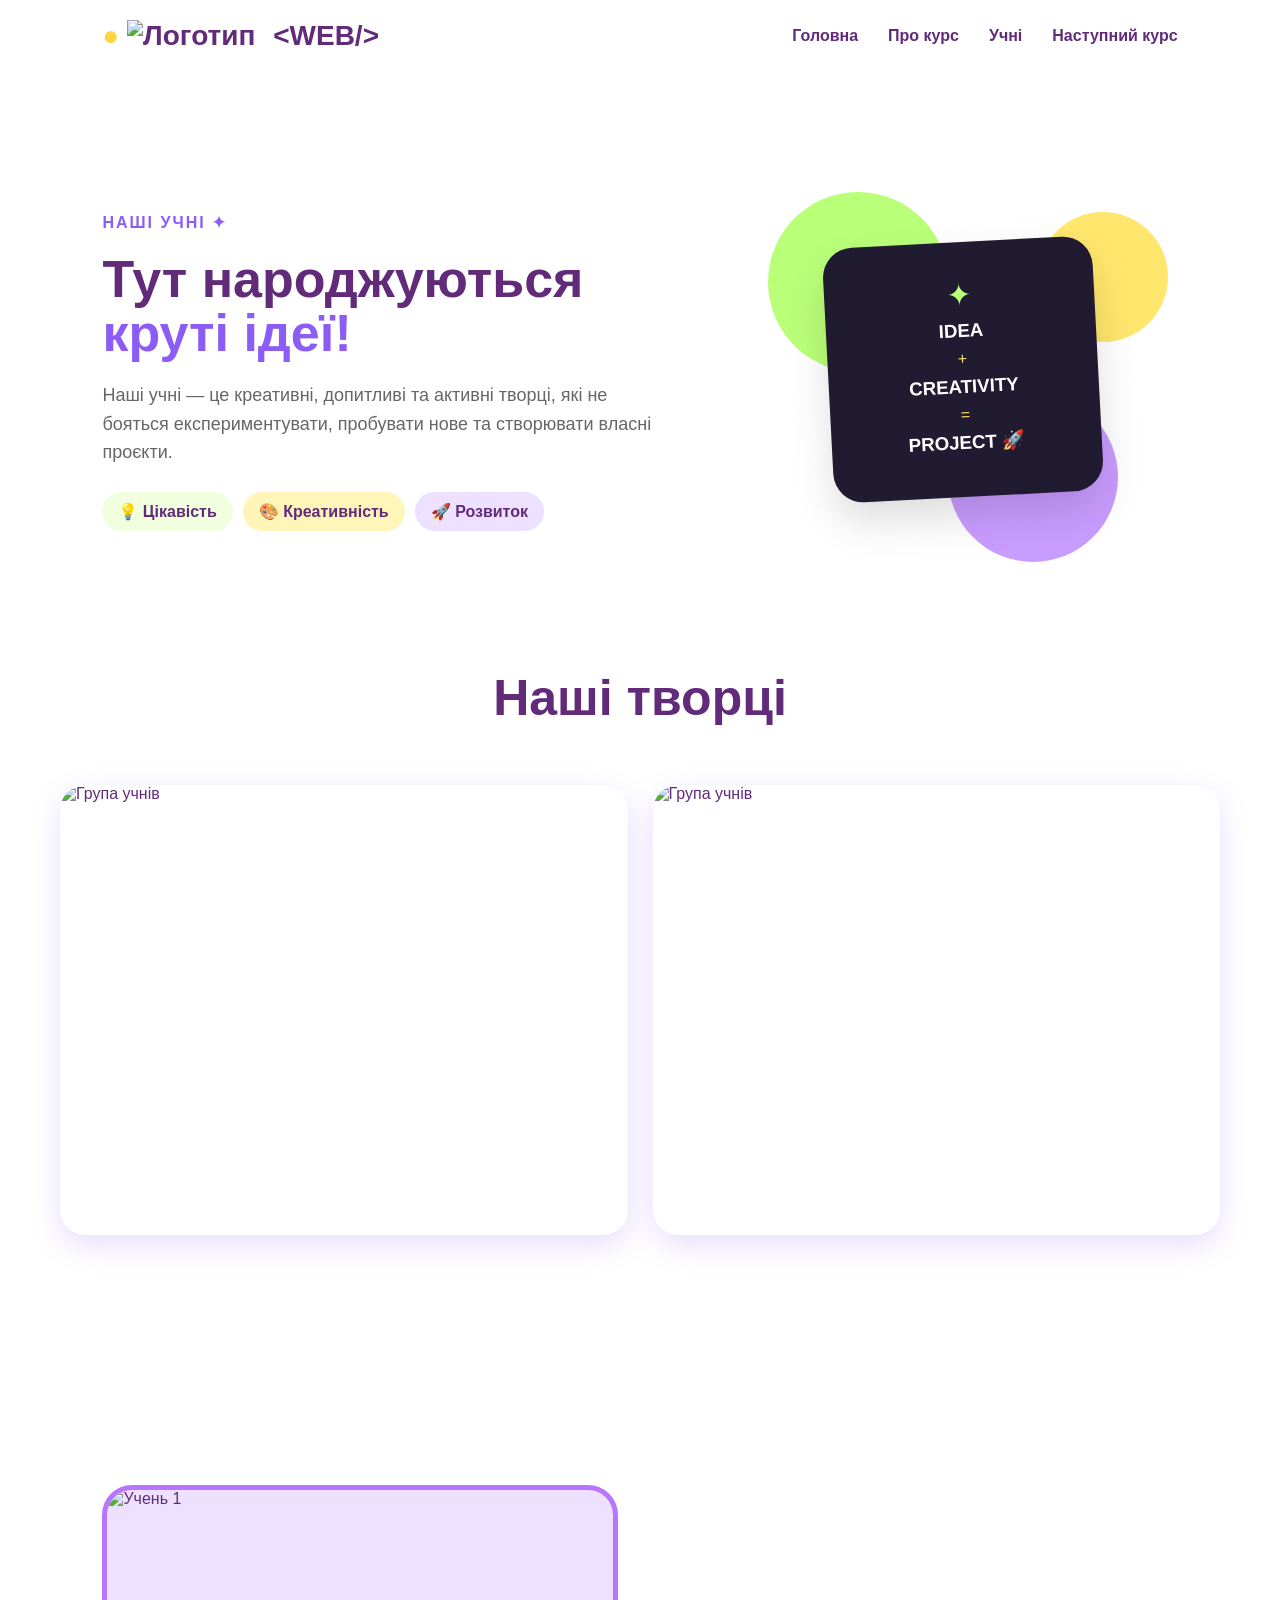
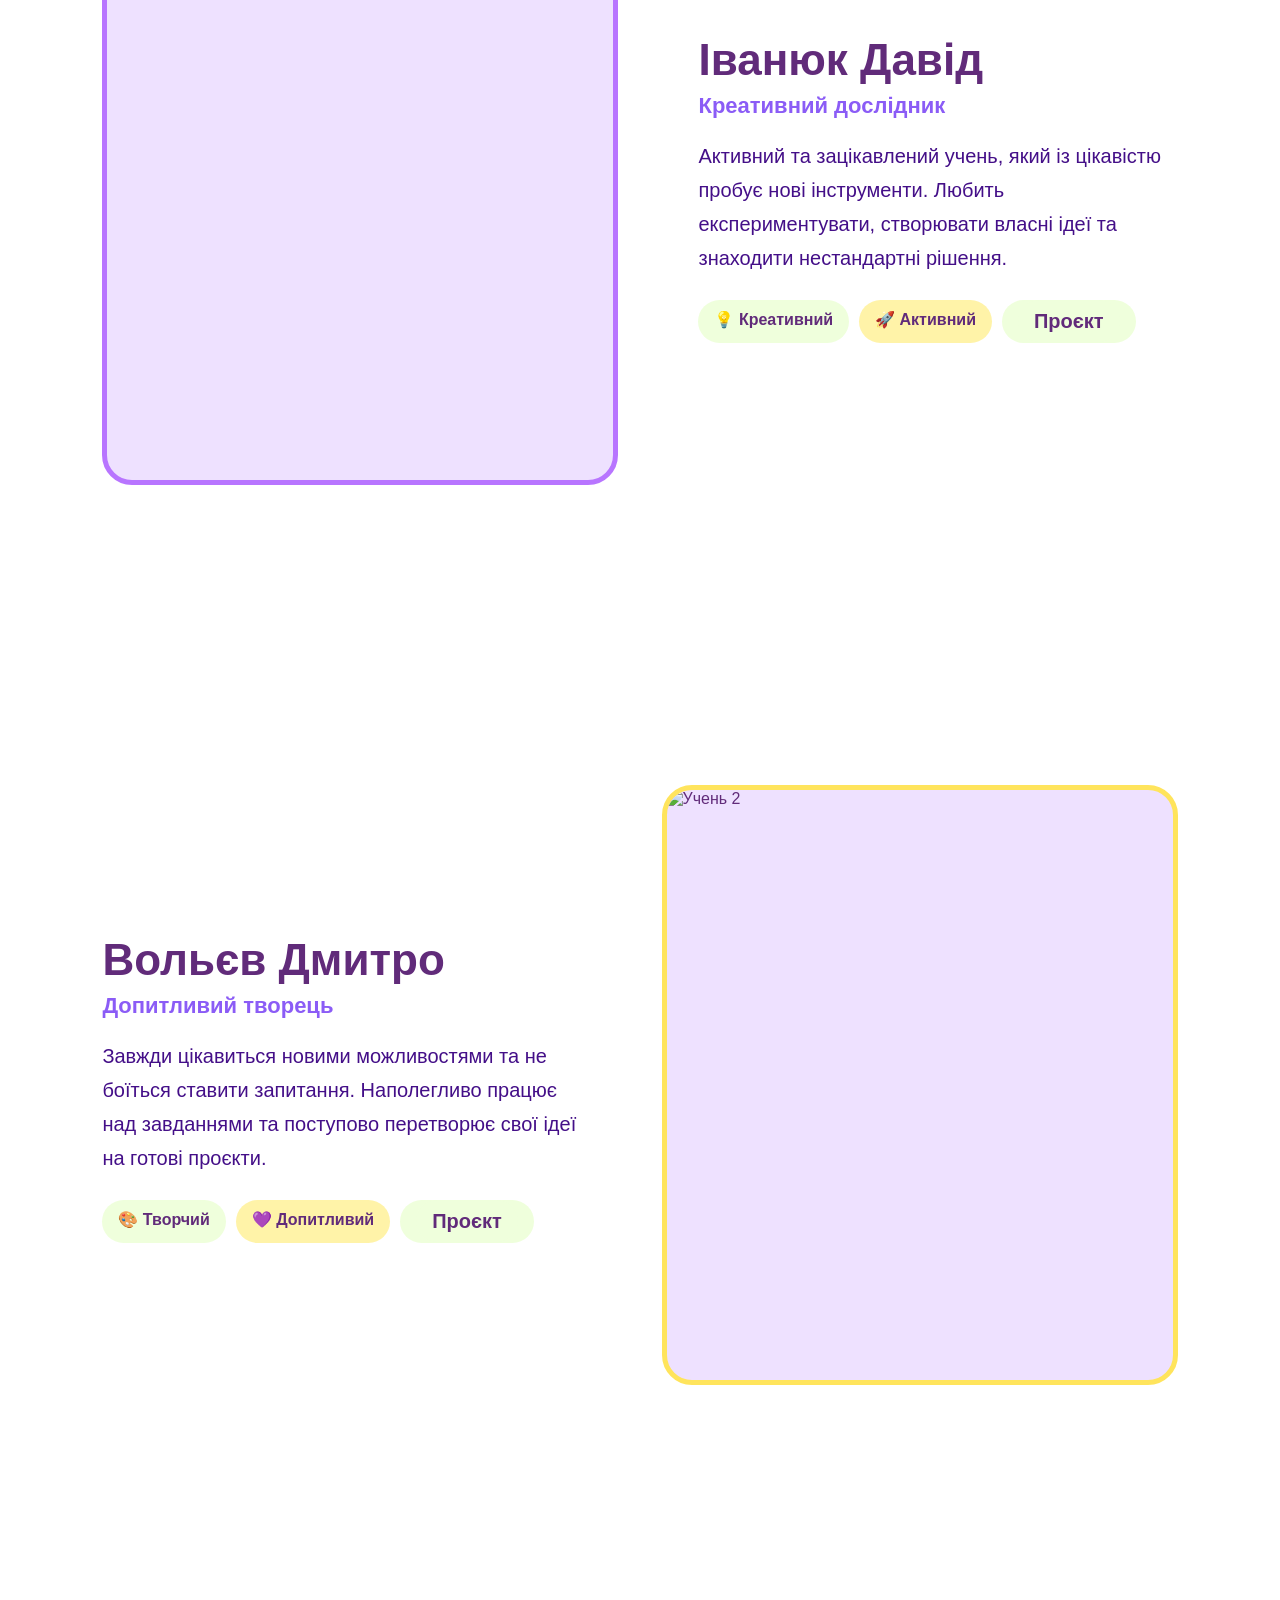
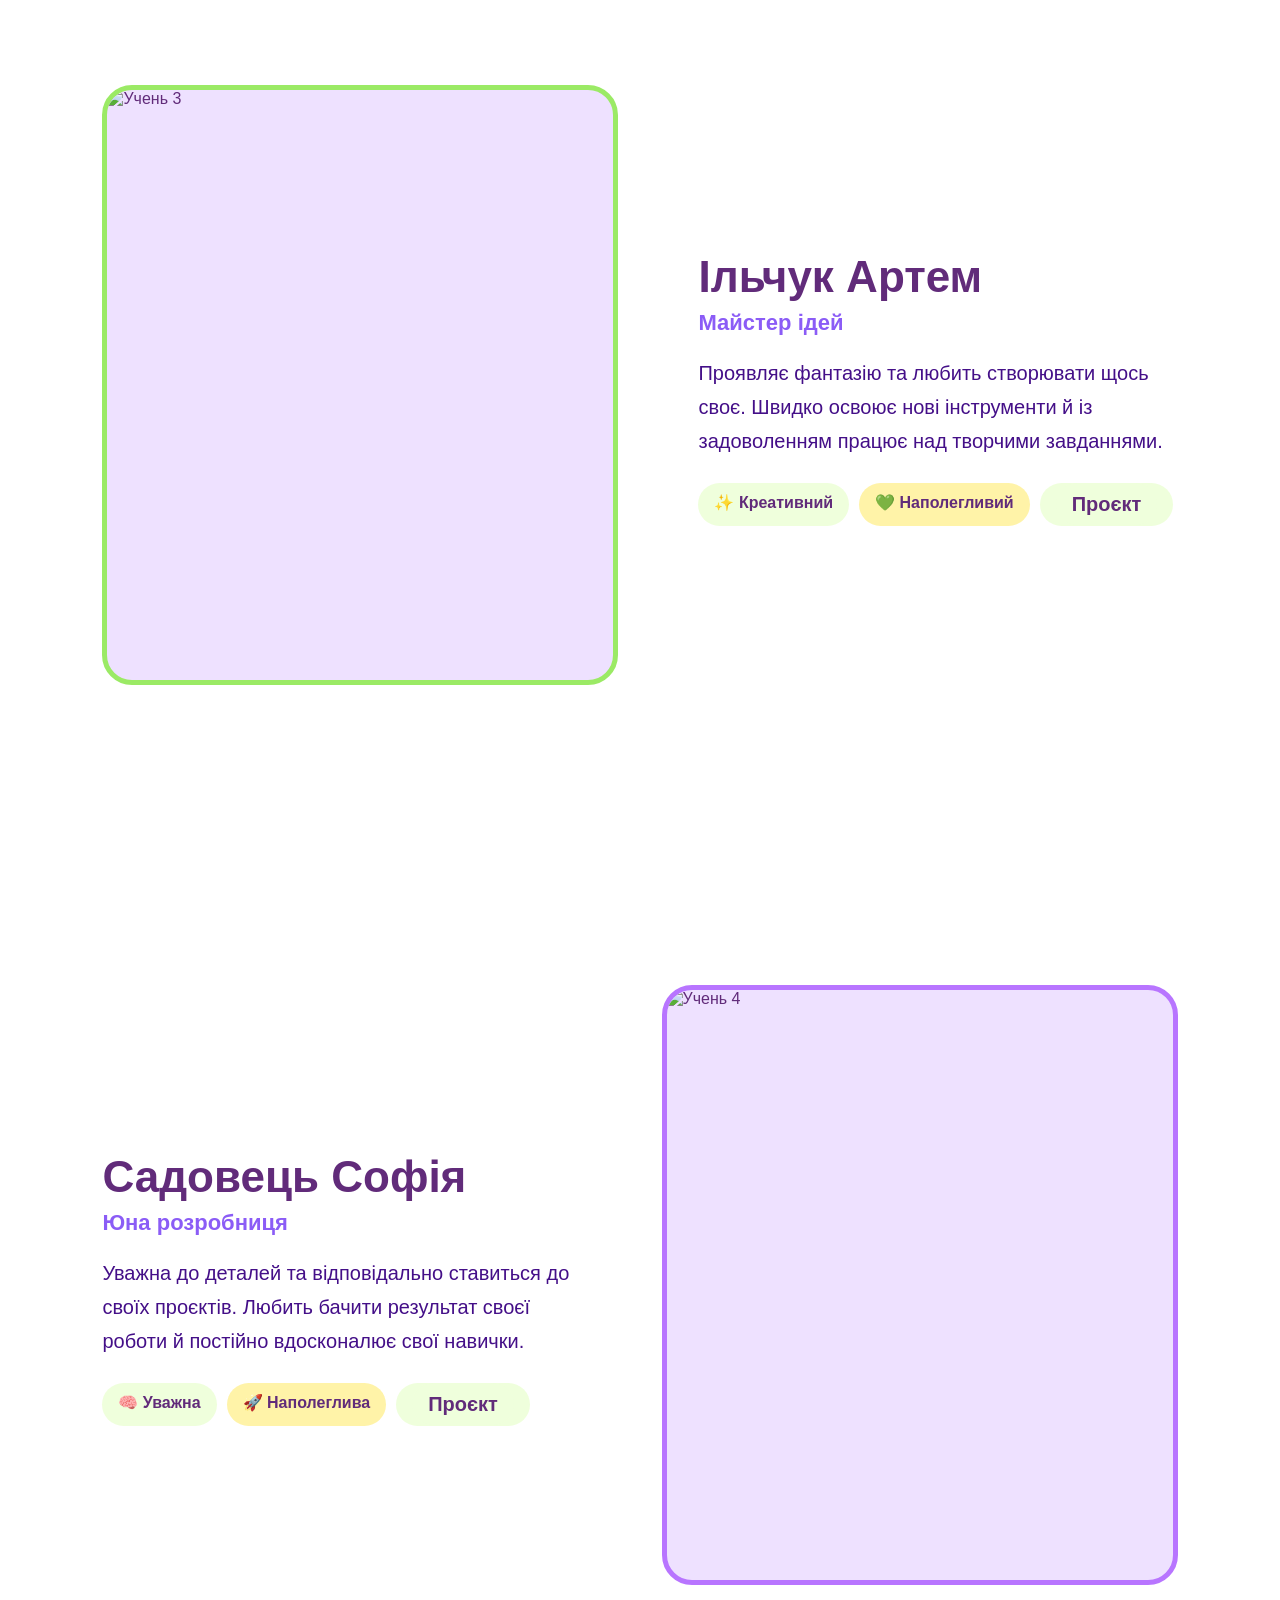
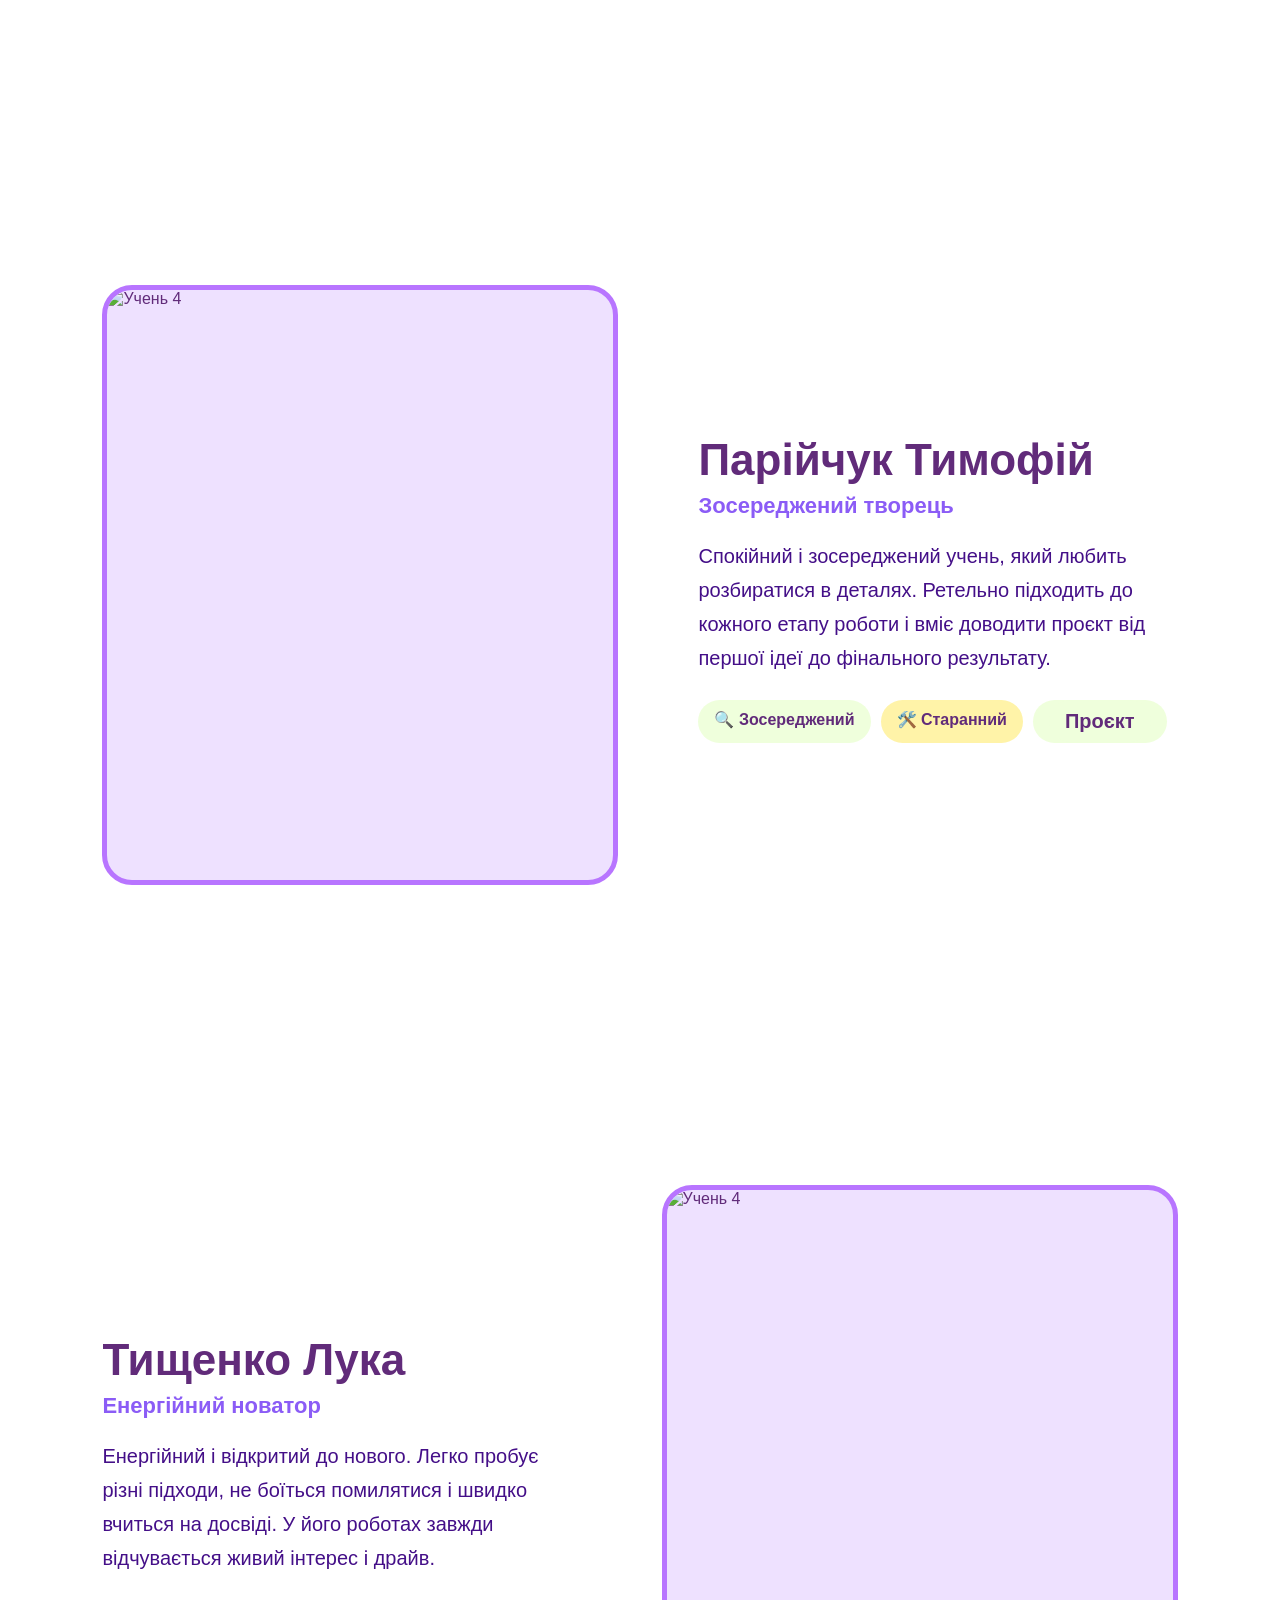
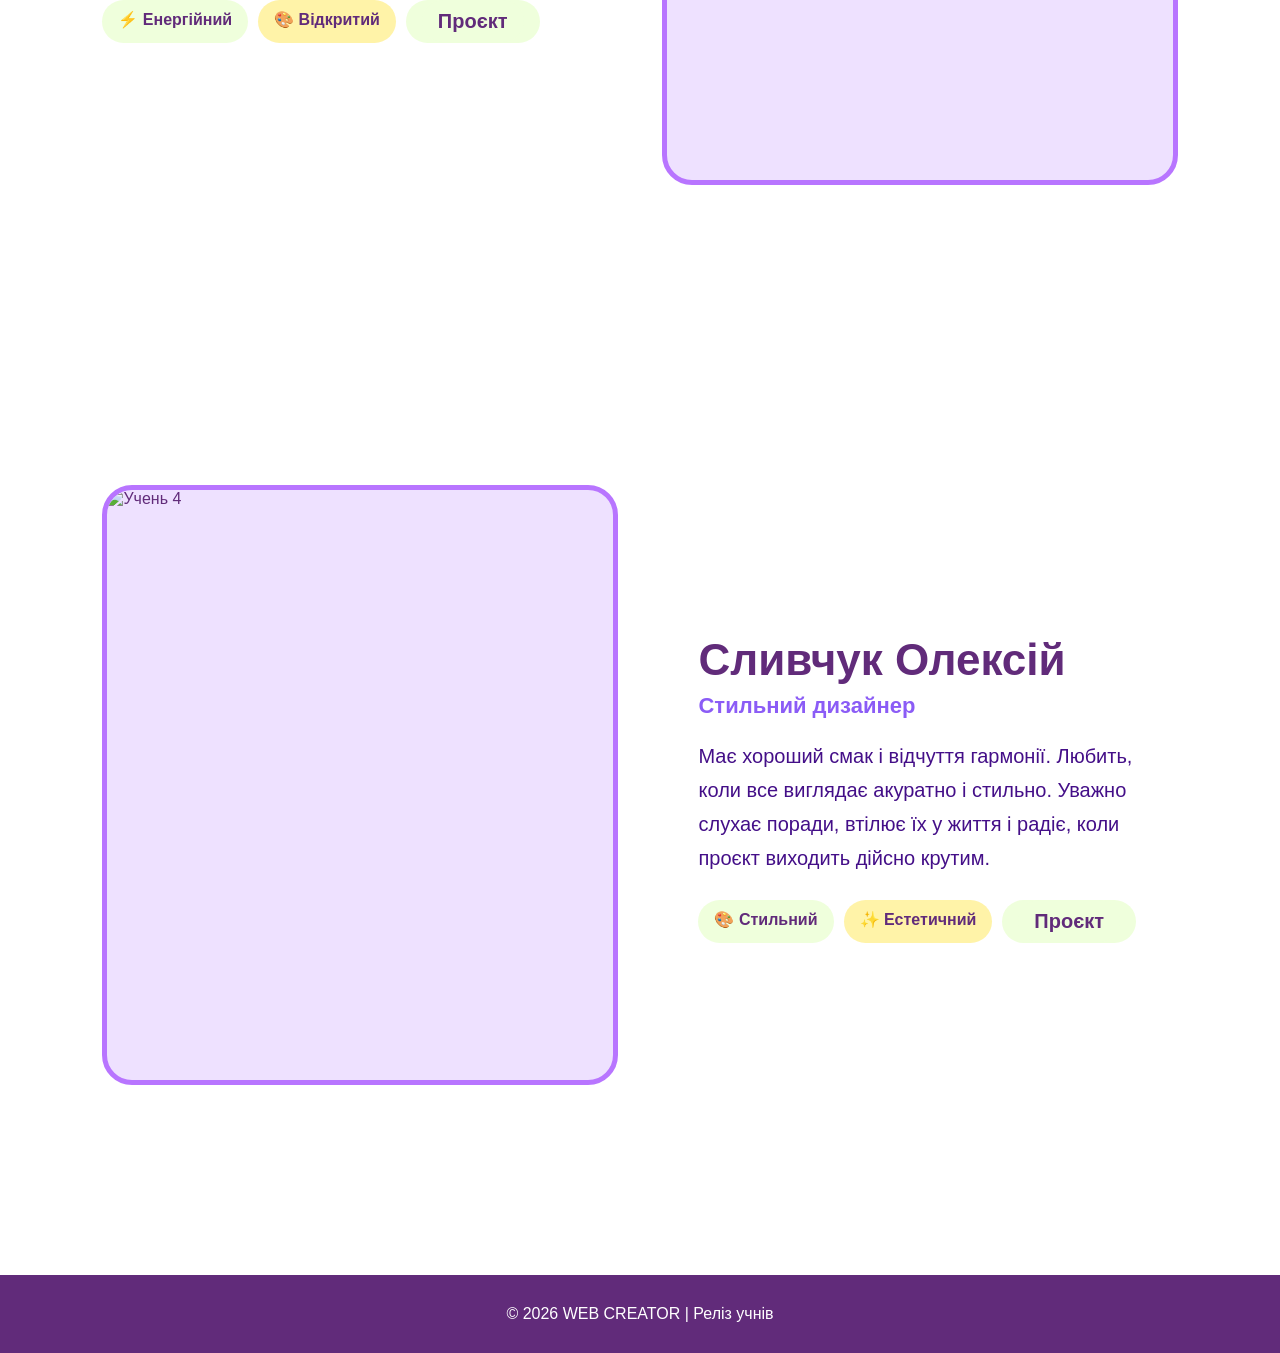
==== students.html @ a90eed04 "Add initial students.html file with content" ====
<!DOCTYPE html>
<html lang="uk">
<head>
    <meta charset="UTF-8">
    <meta name="viewport" content="width=device-width, initial-scale=1.0">
<link rel="stylesheet" href="style.css">
    <title>WEB CREATOR — Реліз учнів</title>
</head>
<body>

    <!-- ШАПКА -->
    <header>

        <div class="logo">
            <img src="img/images.png" alt="Логотип">
            &lt;WEB/&gt;
        </div>

        <nav>
            <a href="index.html">Головна</a>
            <a href="about.html">Про курс</a>
            <a href="students.html">Учні</a>
            <a href="next-course.html">Наступний курс</a>
        </nav>

    </header>
<section class="students">
    <div class="students-text">
        <span class="label">НАШІ УЧНІ ✦</span>

        <h2>
            Тут народжуються
            <strong>круті ідеї!</strong>
        </h2>

        <p>
            Наші учні — це креативні, допитливі та активні
            творці, які не бояться експериментувати,
            пробувати нове та створювати власні проєкти.
        </p>

        <div class="tags">
            <span>💡 Цікавість</span>
            <span>🎨 Креативність</span>
            <span>🚀 Розвиток</span>
        </div>
    </div>

    <div class="students-image">
        <div class="circle green-circle"></div>
        <div class="circle purple-circle"></div>
        <div class="circle yellow-circle"></div>

        <div class="main-card">
            <div>✦</div>
            <h3>IDEA</h3>
            <p>+</p>
            <h3>CREATIVITY</h3>
            <p>=</p>
            <h3>PROJECT 🚀</h3>
        </div>
    </div>
</section>
<h1> Наші творці</h1>
<div class="igroup">
<img src="img/group.jpg" alt="Група учнів" class="group-photo">
<img src="img/Group1.jpg" alt="Група учнів" class="group-photo">
</div>
<section class="students-list">

    <!-- УЧЕНЬ 1 -->
    <div class="student-block">
        <div class="student-photo">
            <img src="img/david.png" alt="Учень 1">
        </div>

        <div class="student-info">

            <h2>Іванюк Давід</h2>
            <h3>Креативний дослідник</h3>

            <p>
                Активний та зацікавлений учень, який із цікавістю
                пробує нові інструменти. Любить експериментувати,
                створювати власні ідеї та знаходити нестандартні рішення.
            </p>

            <div class="student-tags">
                <span>💡 Креативний</span>
                <span>🚀 Активний</span>
                <span><a href="projects.html" class="project-link">Проєкт</a></span>
            </div>
        </div>
    </div>


    <!-- УЧЕНЬ 2 -->
    <div class="student-block reverse">
        <div class="student-info">
       
            <h2>Вольєв Дмитро</h2>
            <h3>Допитливий творець</h3>

            <p>
                Завжди цікавиться новими можливостями та не боїться
                ставити запитання. Наполегливо працює над завданнями
                та поступово перетворює свої ідеї на готові проєкти.
            </p>

            <div class="student-tags">
                <span>🎨 Творчий</span>
                <span>💜 Допитливий</span>
                  <span><a href="projects.html" class="project-link">Проєкт</a></span>
            </div>
        </div>

        <div class="student-photo">
            <img src="img/dima.png" alt="Учень 2">
        </div>
    </div>


    <!-- УЧЕНЬ 3 -->
    <div class="student-block">
        <div class="student-photo">
            <img src="img/artem.png" alt="Учень 3">
        </div>

        <div class="student-info">
  
            <h2>Ільчук Артем</h2>
            <h3>Майстер ідей</h3>

            <p>
                Проявляє фантазію та любить створювати щось своє.
                Швидко освоює нові інструменти й із задоволенням
                працює над творчими завданнями.
            </p>

            <div class="student-tags">
                <span>✨ Креативний</span>
                <span>💚 Наполегливий</span>
                  <span><a href="https://logikazdolbuniv.github.io/ilchuk1/" class="project-link">Проєкт</a></span>
            </div>
        </div>
    </div>


    <!-- УЧЕНЬ 4 -->
    <div class="student-block reverse">
        <div class="student-info">
            <h2>Садовець Софія</h2>
            <h3>Юна розробниця</h3>

            <p>
                Уважна до деталей та відповідально ставиться
                до своїх проєктів. Любить бачити результат своєї
                роботи й постійно вдосконалює свої навички.
            </p>

            <div class="student-tags">
                <span>🧠 Уважна</span>
                <span>🚀 Наполеглива</span>
                  <span><a href="https://logikazdolbuniv.github.io/Sadovets/" class="project-link">Проєкт</a></span>
            </div>
        </div>

        <div class="student-photo">
            <img src="img/sofiia.jpg" alt="Учень 4">
        </div>
    </div>





     <div class="student-block">

           <div class="student-photo">
            <img src="img/tymofii.jpg" alt="Учень 4">
        </div>
        <div class="student-info">
            <h2>Парійчук Тимофій</h2>
            <h3>Зосереджений творець</h3>

            <p>
               Спокійний і зосереджений учень, який любить розбиратися в деталях.
  Ретельно підходить до кожного етапу роботи і вміє доводити проєкт
  від першої ідеї до фінального результату.
            </p>

            <div class="student-tags">
                <span>🔍 Зосереджений</span>
                <span>🛠️ Старанний</span>
                  <span><a href="" class="project-link">Проєкт</a></span>
            </div>
        </div>

     
    </div>





     <div class="student-block reverse">
        <div class="student-info">
            <h2>Тищенко Лука</h2>
            <h3>Енергійний новатор</h3>

            <p>
             Енергійний і відкритий до нового. Легко пробує різні підходи,
  не боїться помилятися і швидко вчиться на досвіді.
  У його роботах завжди відчувається живий інтерес і драйв.
            </p>

            <div class="student-tags">
                <span>⚡ Енергійний</span>
                <span>🎨 Відкритий</span>
                  <span><a href="" class="project-link">Проєкт</a></span>
            </div>
        </div>

        <div class="student-photo">
            <img src="img/luca1.jpg" alt="Учень 4">
        </div>
    </div>


     <div class="student-block ">

         <div class="student-photo">
            <img src="img/oleksii.jpg" alt="Учень 4">
        </div>

        <div class="student-info">
            <h2>Сливчук Олексій</h2>
            <h3>Стильний дизайнер</h3>

            <p>
              Має хороший смак і відчуття гармонії. Любить, коли все виглядає акуратно
  і стильно. Уважно слухає поради, втілює їх у життя і радіє,
  коли проєкт виходить дійсно крутим.
            </p>

            <div class="student-tags">
                <span>🎨 Стильний</span>
                <span>✨ Естетичний</span>
                  <span><a href="https://logikazdolbuniv.github.io/slyvchuk-oleksiy/" class="project-link">Проєкт</a></span>
            </div>
        </div>

       
    </div>

</section>





    <!-- ПІДВАЛ -->
    <footer>

        © 2026 WEB CREATOR | Реліз учнів

    </footer>

</body>
</html>
---- style.css ----
* {
    margin: 0;
    padding: 0;
    box-sizing: border-box;
}

body {
    font-family: Arial, sans-serif;
    background: #ffffff;
    color: #612b7a;
}


/* =========================
   ШАПКА
========================= */

header {
    width: 100%;
    padding: 20px 8%;
    display: flex;
    justify-content: space-between;
    align-items: center;
    background: white;
}

.logo {
    font-size: 28px;
    font-weight: bold;
    color: #612b7a;
}
.logo img {
    width: 80px;
    height: 80px;
    margin-right: 10px;
}
.logo::before {
    content: "● ";
    color: #ffd440;
}

nav {
    display: flex;
    gap: 30px;
}

nav a {
    color: #612b7a;
    text-decoration: none;
    font-size: 16px;
    font-weight: bold;
    transition: 0.3s;
}

nav a:hover {
    color: #f0b900;
    transform: scale(1.2);
}


/* =========================
   ГОЛОВНИЙ ЕКРАН
========================= */

.hero {
    min-height: 650px;
    padding: 60px 8%;
    display: flex;
    align-items: center;
    justify-content: space-between;
    gap: 50px;

    background:
        radial-gradient(circle at 85% 20%, #c8ff8a, transparent 25%),
        radial-gradient(circle at 70% 70%, #ffe87a, transparent 20%),
        radial-gradient(circle at 15% 90%, #d5a5ff, transparent 25%),
        #ffffff;

    animation: bgMove 6s ease-in-out infinite alternate;
}

@keyframes bgMove {
    from {
        background-position: 85% 20%, 70% 70%, 15% 90%;
    }

    to {
        background-position: 70% 30%, 80% 60%, 25% 75%;
    }
}

.hero-text {
    max-width: 600px;
}

.small-title {
    display: inline-block;
    color: #612b7a;
    background: #ffd440;
    padding: 10px 18px;
    border-radius: 30px;
    font-size: 17px;
    font-weight: bold;
    margin-bottom: 20px;
}

h1 {
    font-size: 60px;
    line-height: 1.05;
    margin-bottom: 25px;
    color: #612b7a;
}

h1 span {
    color: #ffd440;
    background: #612b7a;
    padding: 0 10px;
    border-radius: 10px;
}

.description {
    color: #5f5f6b;
    font-size: 19px;
    line-height: 1.6;
    margin-bottom: 35px;
}


/* =========================
   КНОПКИ
========================= */

.buttons {
    display: flex;
    gap: 15px;
}

.button {
    display: inline-block;
    padding: 15px 25px;
    border-radius: 12px;
    text-decoration: none;
    font-weight: bold;
    transition: 0.3s;
}

.primary {
    background: #612b7a;
    color: white;
    box-shadow: 0 5px 0 #421b56;
}

.primary:hover {
    background: #73358f;
    transform: translateY(-3px);
    box-shadow: 0 8px 0 #421b56;
}

.secondary {
    border: 2px solid #612b7a;
    color: #612b7a;
}

.secondary:hover {
    background: #ffd440;
    border-color: #ffd440;
}


/* =========================
   БЛОК ІЛЮСТРАЦІЇ
========================= */

.hero-image {
    width: 460px;
    height: 360px;
    border-radius: 40px;

    background: #ffd440;

    display: flex;
    justify-content: center;
    align-items: center;

    position: relative;

    box-shadow: 12px 12px 0 #612b7a;
}


/* декоративні кружечки */

.hero-image::before {
    content: "";
    position: absolute;
    width: 45px;
    height: 45px;
    border-radius: 50%;
    background: #95c11f;
    top: -20px;
    right: 30px;
}

.hero-image::after {
    content: "";
    position: absolute;
    width: 25px;
    height: 25px;
    border-radius: 50%;
    background: #612b7a;
    bottom: 20px;
    left: 25px;
}


/* Вікно з кодом */

.code-window {
    width: 85%;
    height: 75%;

    background: #612b7a;
    border-radius: 20px;
color: #f3f2ee;
    padding: 25px;

    font-family: monospace;
    font-size: 17px;
    line-height: 1.8;

    box-shadow: 0 10px 0 #421b56;
}

.code-purple {
    color: #ffd440;
}

.code-pink {
    color: #95c11f;
}

.code-green {
    color: white;
}


/* =========================
   БЛОК ПРО КУРС
========================= */

.about {
    padding: 90px 8%;
    text-align: center;
    background: #f5f0f7;
}

.about h2 {
    font-size: 40px;
    color: #612b7a;
    margin-bottom: 20px;
}

.about > p {
    max-width: 700px;
    margin: auto;
    color: #666;
    line-height: 1.6;
    font-size: 18px;
}


/* =========================
   КАРТКИ
========================= */

.cards {
    display: flex;
    justify-content: center;
    gap: 25px;
    margin-top: 50px;
    flex-wrap: wrap;
}

.card {
    width: 230px;
    padding: 30px 20px;

    background: white;

    border-radius: 20px;

    border: 3px solid #612b7a;

    transition: 0.3s;

    box-shadow: 6px 6px 0 #ffd440;
}

.card:hover {
    transform: translateY(-10px);
    box-shadow: 10px 10px 0 #95c11f;
}

.icon {
    font-size: 40px;
    margin-bottom: 15px;
}

.card h3 {
    color: #612b7a;
    margin-bottom: 10px;
    font-size: 22px;
}

.card p {
    color: #777;
    line-height: 1.5;
}


/* =========================
   FOOTER
========================= */

footer {
    text-align: center;
    padding: 30px;
    color: white;
    background: #612b7a;
}


/* =========================
   АДАПТИВНІСТЬ
========================= */

@media (max-width: 900px) {

    nav {
        display: none;
    }

    .hero {
        flex-direction: column;
        text-align: center;
        padding-top: 40px;
    }

    .buttons {
        justify-content: center;
        flex-wrap: wrap;
    }

    h1 {
        font-size: 45px;
    }

    .hero-image {
        width: 90%;
        max-width: 460px;
    }
}


/* ========================================================2 сторінка====================================================================  */
/* =========================
/* =========================
/* =========================
/* =========================
/* =========================
   ПРО КУРС
========================= */

.about {
    padding: 90px 8%;
    background: #f5f0f7;
    text-align: center;
}

.about h2 {
    font-size: 48px;
    color: #612b7a;
    margin-bottom: 15px;
}

.about-description {
    max-width: 700px;
    margin: 0 auto 50px;
    color: #666;
    font-size: 19px;
    line-height: 1.6;
}


/* МОДУЛІ */

.modules {
    max-width: 1200px;
    margin: auto;

    display: grid;
    grid-template-columns: repeat(3, 1fr);
    gap: 30px;
}


/* КАРТКА МОДУЛЯ */

.module-card {
    background: white;
    border-radius: 25px;

    padding: 30px;

    text-align: left;

    border: 3px solid #612b7a;

    box-shadow: 7px 7px 0 #ffd440;

    transition: 0.3s;
}

.module-card:hover {
    transform: translateY(-8px);
    box-shadow: 10px 10px 0 #95c11f;
}
.module-card h3:hover {
    color: #95c11f;
    text-shadow: 1px 1px 0 #612b7a;
    transform: scale(1.3);
    margin-left: 20px;
}

/* НОМЕР МОДУЛЯ */

.module-number {
    display: inline-flex;

    width: 55px;
    height: 55px;

    align-items: center;
    justify-content: center;

    border-radius: 50%;

    background: #ffd440;
    color: #612b7a;

    font-size: 20px;
    font-weight: bold;

    margin-bottom: 20px;
}


/* ЗАГОЛОВОК */

.module-card h3 {
    color: #612b7a;
    font-size: 25px;
    margin-bottom: 20px;
}


/* СПИСОК */

.module-card ul {
    padding-left: 20px;
}

.module-card li {
    color: #666;

    font-size: 16px;
    line-height: 1.6;

    margin-bottom: 10px;
}

.module-card li::marker {
    color: #95c11f;
}


/* АДАПТИВНІСТЬ */

@media (max-width: 1000px) {

    .modules {
        grid-template-columns: repeat(2, 1fr);
    }

}

@media (max-width: 600px) {

    .modules {
        grid-template-columns: 1fr;
    }

    .about h2 {
        font-size: 38px;
    }

}
.module-card img {
    width: 80px;
    height: 80px;
    position: absolute;
    top: 20px;
    right: 20px;
}
.summary {
    position: relative;
    max-width: 1000px;
    margin: 70px auto;
    padding: 55px 30px;
    text-align: center;
    background:  #612b7a;
    border-radius: 25px;
    overflow: hidden;
}

/* декоративна зірочка */
.summary-icon {
    font-size: 35px;
    color: #c8ff3d;
    animation: rotate 3s linear infinite;
}

.summary h2 {
    margin: 10px 0 15px;
    font-size: 38px;
    color: white;
}

.summary p {
    max-width: 650px;
    margin: 0 auto;
    color: #ffd440;
    font-size: 17px;
    line-height: 1.6;
}

/* лінія */
.summary-line {
    display: flex;
    justify-content: center;
    align-items: center;
    margin: 35px auto;
    max-width: 600px;
}

.summary-line span {
    width: 55px;
    height: 55px;
    display: flex;
    align-items: center;
    justify-content: center;
    border-radius: 50%;
    background: #302b48;
    font-size: 25px;
    animation: pulse 2s infinite;
}

.summary-line span:nth-child(1) {
    border: 2px solid #c8ff3d;
}

.summary-line span:nth-child(3) {
    border: 2px solid #ffe45c;
    animation-delay: .4s;
}

.summary-line span:nth-child(5) {
    border: 2px solid #b875ff;
    animation-delay: .8s;
}

.summary-line div {
    width: 100px;
    height: 3px;
    background: linear-gradient(
        90deg,
        #c8ff3d,
        #ffe45c,
        #b875ff
    );
}

/* фінальний текст */
.summary h3 {
    display: inline-block;
    margin: 0;
    padding: 14px 25px;
    border-radius: 30px;
    background: #ffd440;
    color: #612b7a;
    font-size: 20px;
    border: 5px solid #c48cff;
}

/* анімації */
@keyframes pulse {
    0%, 100% {
        transform: scale(1);
    }

    50% {
        transform: scale(1.12);
    }
}

@keyframes rotate {
    from {
        transform: rotate(0deg);
    }

    to {
        transform: rotate(360deg);
    }
}

/* телефон */
@media (max-width: 600px) {

    .summary {
        margin: 40px 15px;
        padding: 40px 20px;
    }

    .summary h2 {
        font-size: 30px;
    }

    .summary-line div {
        width: 40px;
    }

    .summary h3 {
        font-size: 16px;
    }
}

.students {
    padding: 100px 8%;
    display: flex;
    align-items: center;
    justify-content: space-between;
    gap: 70px;
    background: white;
    overflow: hidden;
}

.students-text {
    max-width: 550px;
}

.label {
    color: #8b5cf6;
    font-weight: bold;
    letter-spacing: 2px;
}

.students h2 {
    font-size: 52px;
    line-height: 1.05;
    margin: 20px 0;
}

.students h2 strong {
    color: #8b5cf6;
}

.students-text p {
    color: #666;
    font-size: 18px;
    line-height: 1.6;
}

.tags {
    display: flex;
    gap: 10px;
    flex-wrap: wrap;
    margin-top: 25px;
}

.tags span {
    padding: 10px 16px;
    border-radius: 30px;
    font-weight: bold;
    background: #f1ffdf;
}

.tags span:nth-child(2) {
    background: #fff5b8;
}

.tags span:nth-child(3) {
    background: #eee1ff;
}


/* Права частина */

.students-image {
    position: relative;
    width: 430px;
    height: 400px;
}

.circle {
    position: absolute;
    border-radius: 50%;
    animation: float 4s ease-in-out infinite;
}

.green-circle {
    width: 180px;
    height: 180px;
    background: #baff78;
    top: 20px;
    left: 20px;
}

.yellow-circle {
    width: 130px;
    height: 130px;
    background: #ffe66d;
    right: 10px;
    top: 40px;
    animation-delay: .7s;
}

.purple-circle {
    width: 170px;
    height: 170px;
    background: #c99cff;
    bottom: 10px;
    right: 60px;
    animation-delay: 1.2s;
}

.main-card {
    position: absolute;
    z-index: 2;
    top: 70px;
    left: 80px;
    width: 270px;
    padding: 35px;
    text-align: center;
    border-radius: 30px;
    background: #211b32;
    color: white;
    transform: rotate(-3deg);
    box-shadow: 0 20px 40px #0002;
}

.main-card div {
    color: #baff78;
    font-size: 30px;
}

.main-card h3 {
    margin: 8px;
    color: white;
}

.main-card p {
    margin: 0;
    color: #ffe66d;
}

@keyframes float {
    50% {
        transform: translateY(-15px);
    }
}

@media (max-width: 800px) {
    .students {
        flex-direction: column;
        text-align: center;
    }

    .tags {
        justify-content: center;
    }

    .students-image {
        transform: scale(.85);
    }
}

.students-list {
    width: 100%;
    padding: 40px 8%;
}


.student-block.reverse {
    flex-direction: row;
}

h1 {
    text-align: center;
    font-size: 50px;
    color: #612b7a;
}
/* ФОТО */

.student-block {
    min-height: 100vh;
    display: flex;
    align-items: center;
    gap: 80px;
    max-width: 1200px;
    margin: 0 auto;
    padding: 60px 0;
}

.student-photo {
    width: 48%;
    height: 600px;
    flex-shrink: 0;
    border-radius: 30px;
    overflow: hidden;
    background: #eee1ff;
    border: 5px solid #b875ff;
}

.student-photo img {
    width: 100%;
    height: 100%;
    object-fit: cover;
    transition: .4s;
}

.student-photo:hover img {
    transform: scale(1.05);
}


/* ТЕКСТ */

.student-info {
    flex: 1;
}

.student-number {
    font-size: 18px;
    font-weight: bold;
    color: #8b5cf6;
}

.student-info h2 {
    font-size: 44px;
    margin: 8px 0;
}

.student-info h3 {
    font-size: 22px;
    color: #8b5cf6;
    margin-bottom: 20px;
}

.student-info p {
    color: #440f88;
    font-size: 20px;
    line-height: 1.7;
}


/* ТЕГИ */

.student-tags {
    display: flex;
    gap: 10px;
    margin-top: 25px;
    flex-wrap: wrap;
}

.student-tags span {
    padding: 10px 16px;
    border-radius: 25px;
    background: #efffdc;
    font-size: 16px;
    font-weight: bold;
}

.student-tags span:nth-child(2) {
    background: #fff3a8;
}


/* КОЖЕН ДРУГИЙ БЛОК */

.student-block:nth-child(2) .student-photo {
    border-color: #ffe45c;
}

.student-block:nth-child(3) .student-photo {
    border-color: #9bea65;
}

.student-block:nth-child(4) .student-photo {
    border-color: #b875ff;
}


/* АДАПТАЦІЯ */

@media (max-width: 800px) {

    .student-block,
    .student-block.reverse {
        flex-direction: column;
        gap: 30px;
        margin-bottom: 60px;
    }

    .student-photo {
        width: 100%;
        height: 330px;
    }

    .student-info {
        text-align: center;
    }

    .student-tags {
        justify-content: center;
    }

    .student-info h2 {
        font-size: 32px;
    }
}

.igroup {
    display: flex;
    gap: 25px;
    max-width: 1200px;
    margin: 60px auto;
    padding: 0 20px;
}

.group-photo {
    width: 50%;
    height: 450px;
    object-fit: cover;
    border-radius: 25px;
    box-shadow: 0 10px 30px rgba(139, 92, 246, 0.2);
    transition: 0.4s;
}

.group-photo:hover {
    transform: scale(1.02);
}

.project-link{
text-decoration: none;
padding: 10px 16px;
    border-radius: 25px;
    background: #efffdc;
    font-size: 20px;
    font-weight: bold;
    color: #612b7a;
}

/* ===== Variables ===== */
:root {
  --font-primary: "Montserrat", system-ui, sans-serif;
  --white: #ffffff;
  --violet-500: #29235C;
  --violet-100: #602B7A;
  --green: #95C11F;
  --content-width: 1440px;
  --container-offset: clamp(16px, 3.125vw, 60px);
}

/* ===== Container ===== */
.container {
  width: 100%;
  max-width: calc(var(--content-width) + var(--container-offset) * 2);
  margin: 0 auto;
  padding-inline: var(--container-offset);
}

/* ===== Banner ===== */
.course-banner-section {
  position: relative;
  background: #fafafa;
  overflow: hidden;
}

.course-banner-section__blocks {
  display: flex;
  justify-content: space-between;
  align-items: center;
  gap: 40px 30px;
  padding: clamp(20px, 4.861vw, 70px) 0 clamp(45px, 5.556vw, 80px);
}

/* Left */
.course-banner-section__left {
  display: flex;
  flex-direction: column;
  align-items: flex-start;
  gap: 16px;
  max-width: 580px;
  flex-shrink: 0;
}

.course-banner-section__label {
  display: inline-flex;
  padding: 8px 20px;
  border-radius: 65px;
  background-color: var(--green);
  color: var(--white);
  font-size: 16px;
  font-weight: 600;
  line-height: 1.4;
}

.course-banner-section__title {
  margin: 0;
  font-size: clamp(36px, 4.2vw, 56px);
  font-weight: 700;
  line-height: 1.15;
  letter-spacing: -2px;
  color: var(--violet-500);
}

.course-banner-section__text {
  margin: 0;
  font-size: clamp(15px, 1.5vw, 18px);
  font-weight: 500;
  line-height: 1.45;
  color: #374C92;
  max-width: 520px;
}

/* Buttons */
.course-banner-section__btns {
  display: flex;
  flex-direction: column;
  gap: 12px;
  width: 100%;
  max-width: 420px;
  margin-top: 8px;
}

.btn {
  display: flex;
  align-items: center;
  justify-content: center;
  gap: 8px;
  width: 100%;
  padding: 14px 20px;
  border-radius: 12px;
  font-family: inherit;
  font-size: 16px;
  font-weight: 600;
  text-decoration: none;
  transition: transform 0.2s, box-shadow 0.2s;
  border: none;
  cursor: pointer;
}

.btn:hover {
  transform: translateY(-2px);
  box-shadow: 0 6px 16px rgba(41, 35, 92, 0.18);
}

.btn svg {
  flex-shrink: 0;
  transition: transform 0.2s;
}

.btn:hover svg {
  transform: translateX(4px);
}

.btn--violet {
  background-color: var(--violet-100);
  color: var(--white);
}

.btn--bordered-violet {
  background-color: var(--white);
  border: 1.5px solid var(--violet-100);
  color: var(--violet-100);
}

/* Right side */
.course-banner-section__right {
  position: relative;
  display: flex;
  flex-shrink: 0;
}

.course-banner-section__media {
  position: relative;
  z-index: 1;
  width: min(590px, 48vw);
  max-width: 590px;
}

.course-banner-section__media img {
  width: 100%;
  height: auto;
  display: block;
  object-fit: contain;
}

.course-banner-section__right-bg {
  position: absolute;
  left: -40px;
  bottom: -20px;
  z-index: 0;
  pointer-events: none;
  opacity: 0.7;
}

.course-banner-section__right-bg img {
  width: 100%;
  max-width: 700px;
  height: auto;
}

.course-banner-section__character-logika {
  position: absolute;
  top: -50px;
  right: 10px;
  width: 100px;
  z-index: 2;
}

.course-banner-section__character-logika img {
  width: 100%;
  height: auto;
}

/* ===== Learn Section ===== */
.learn-section {
  padding: 80px 0 100px;
  background: #fafafa;
}

.learn-section__title {
  margin: 0 0 50px;
  font-size: clamp(28px, 3.5vw, 42px);
  font-weight: 700;
  color: #29235C;
  text-align: center;
  letter-spacing: -1px;
}

.learn-section__items {
  display: grid;
  grid-template-columns: repeat(3, 1fr);
  gap: 24px;
  list-style: none;
  margin: 0;
  padding: 0;
}

/* Картка */
.learn-section__item {
  position: relative;
  padding: 32px 28px;
  border-radius: 20px;
  min-height: 200px;
  display: flex;
  flex-direction: column;
  transition: transform 0.25s ease, box-shadow 0.25s ease;
  overflow: hidden;
}

.learn-section__item:hover {
  transform: translateY(-6px);
}

/* Номер */
.learn-section__number {
  font-size: 42px;
  font-weight: 800;
  line-height: 1;
  margin-bottom: 18px;
  opacity: 0.25;
}

/* Заголовок картки */
.learn-section__item-title {
  margin: 0 0 12px;
  font-size: 22px;
  font-weight: 700;
  line-height: 1.25;
}

.learn-section__item p {
  margin: 0;
  font-size: 16px;
  line-height: 1.5;
  opacity: 0.9;
}

/* ===== Кольорові варіанти ===== */

/* Зелена */
.learn-section__item--green {
  background: #95C11F;
  color: #ffffff;
  box-shadow: 0 8px 0 #7a9e18;
}

.learn-section__item--green:hover {
  box-shadow: 0 12px 0 #7a9e18;
}

.learn-section__item--green .learn-section__number {
  color: #ffffff;
}

/* Фіолетова */
.learn-section__item--violet {
  background: #602B7A;
  color: #ffffff;
  box-shadow: 0 8px 0 #4a1f5e;
}

.learn-section__item--violet:hover {
  box-shadow: 0 12px 0 #4a1f5e;
}

.learn-section__item--violet .learn-section__number {
  color: #ffffff;
}

/* Біла */
.learn-section__item--white {
  background: #ffffff;
  color: #29235C;
  border: 2px solid #602B7A;
  box-shadow: 0 8px 0 #e8dff0;
}

.learn-section__item--white:hover {
  box-shadow: 0 12px 0 #d4c4e0;
}

.learn-section__item--white .learn-section__number {
  color: #602B7A;
}

/* ===== Адаптив ===== */
@media (max-width: 1024px) {
  .learn-section__items {
    grid-template-columns: repeat(2, 1fr);
  }
}

@media (max-width: 600px) {
  .learn-section {
    padding: 50px 0 70px;
  }

  .learn-section__items {
    grid-template-columns: 1fr;
    gap: 16px;
  }

  .learn-section__item {
    min-height: auto;
    padding: 24px 22px;
  }

  .learn-section__number {
    font-size: 32px;
  }

  .learn-section__item-title {
    font-size: 20px;
  }
}
.learn-section__cta {
  display: flex;
  justify-content: center;
  margin-top: 48px;
}

.learn-section__link {
  display: inline-flex;
  align-items: center;
  gap: 10px;
  padding: 16px 32px;
  background: #602B7A;
  color: #ffffff;
  font-size: 17px;
  font-weight: 600;
  border-radius: 14px;
  text-decoration: none;
  transition: transform 0.2s, box-shadow 0.2s, background 0.2s;
  box-shadow: 0 6px 0 #4a1f5e;
}

.learn-section__link:hover {
  background: #70358f;
  transform: translateY(-3px);
  box-shadow: 0 9px 0 #4a1f5e;
}

.learn-section__link svg {
  transition: transform 0.2s;
}

.learn-section__link:hover svg {
  transform: translateX(4px);
}
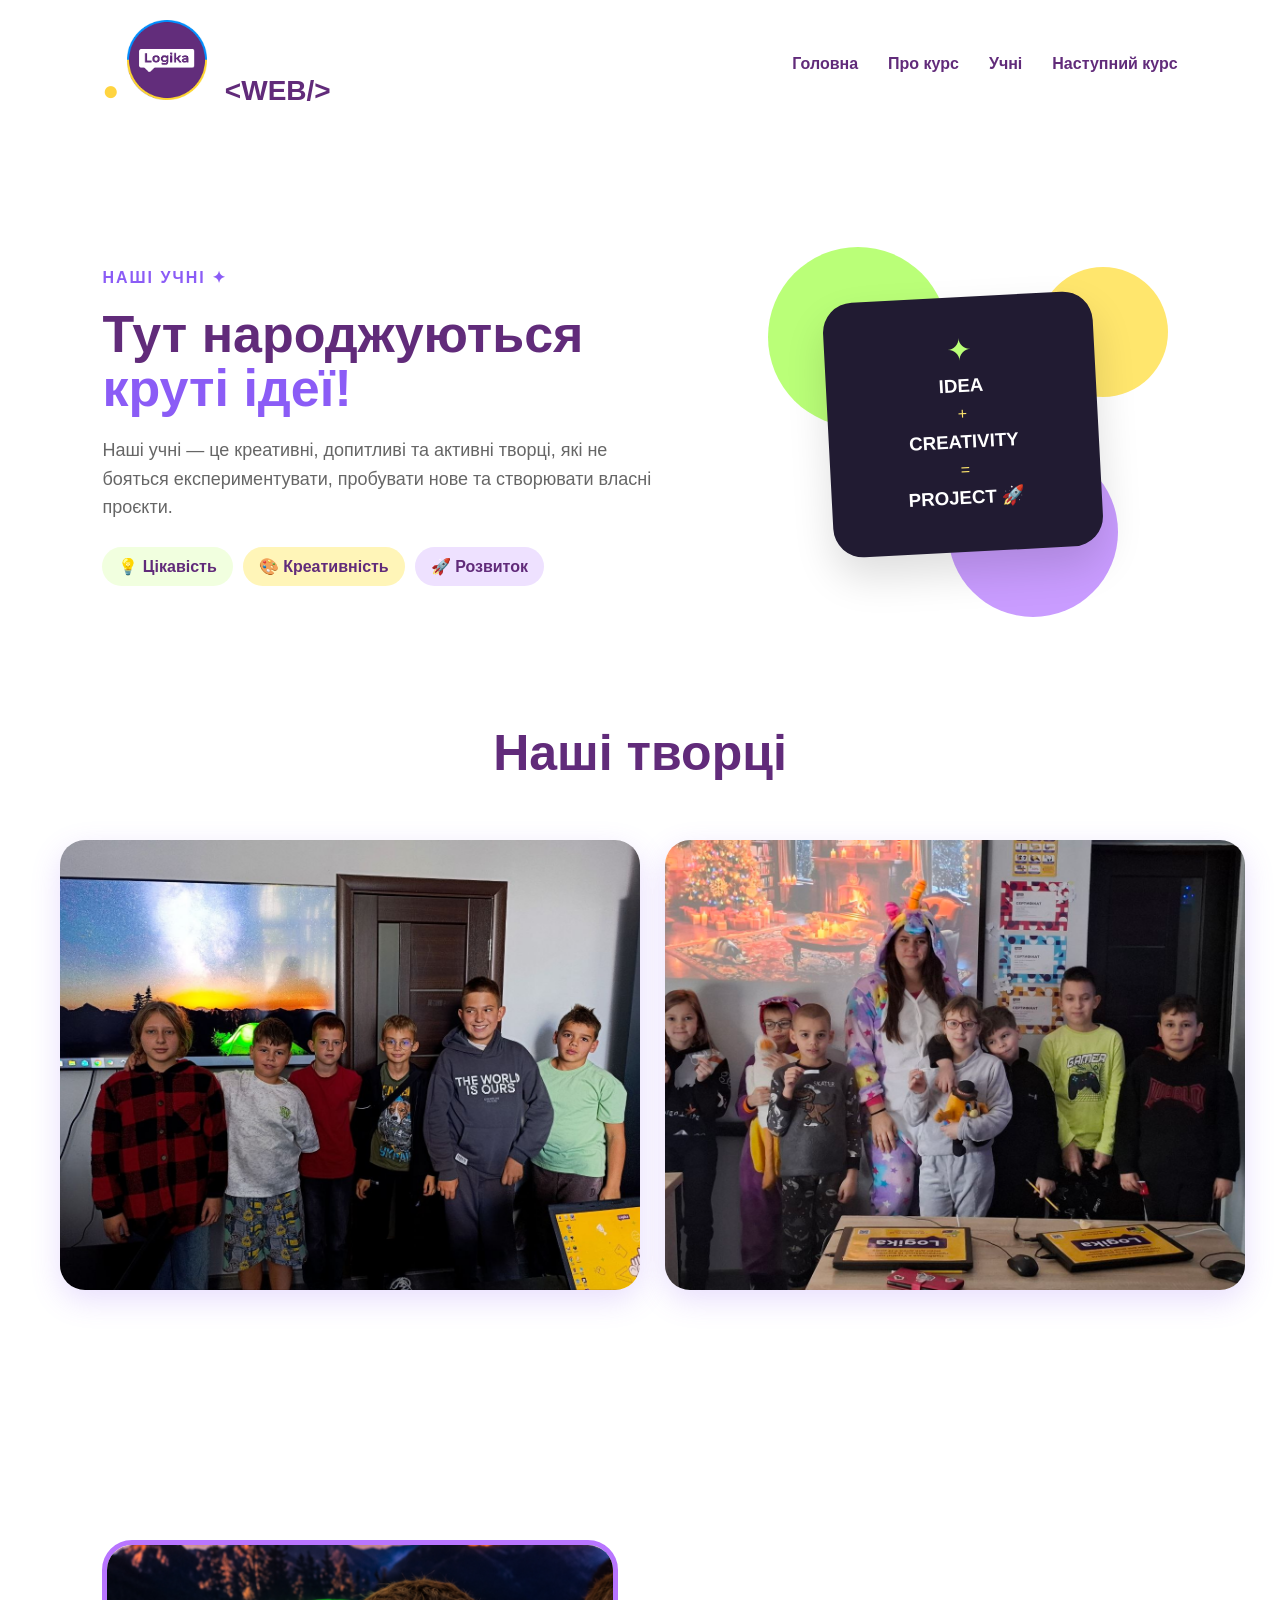
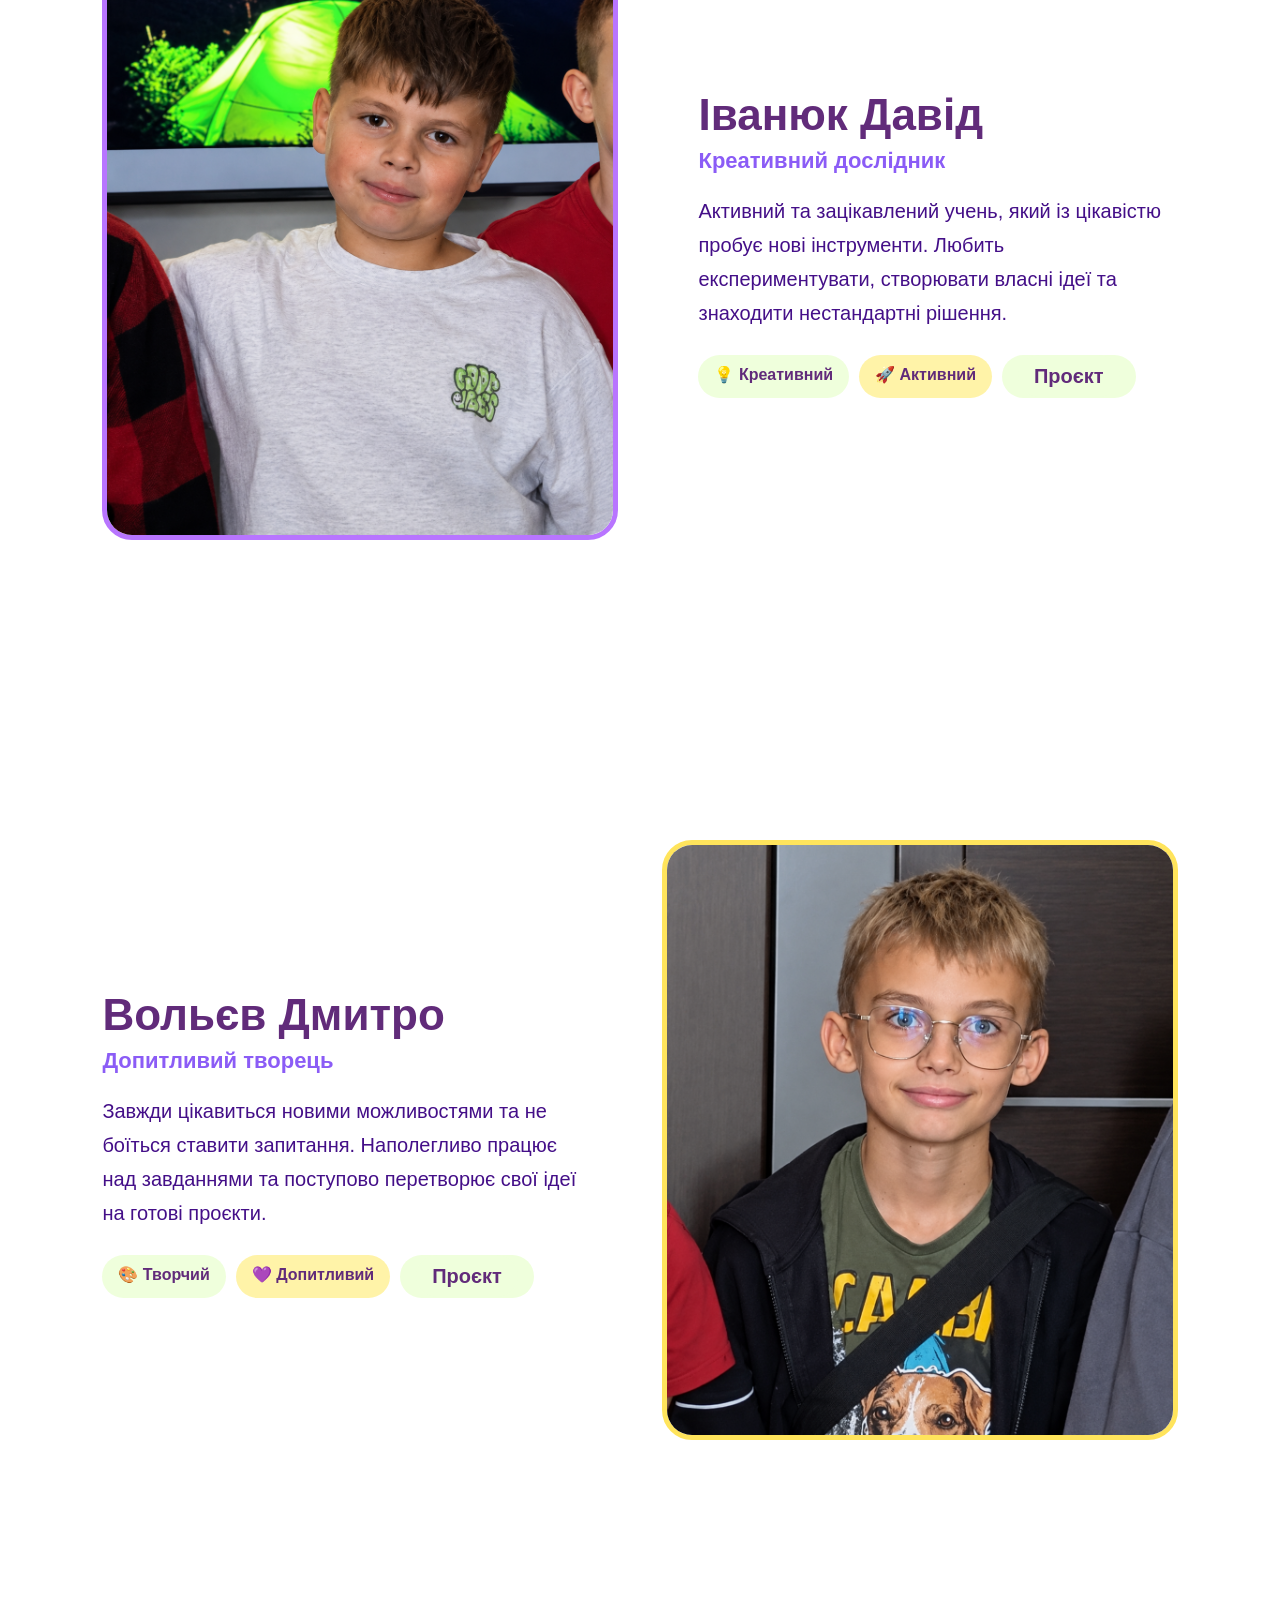
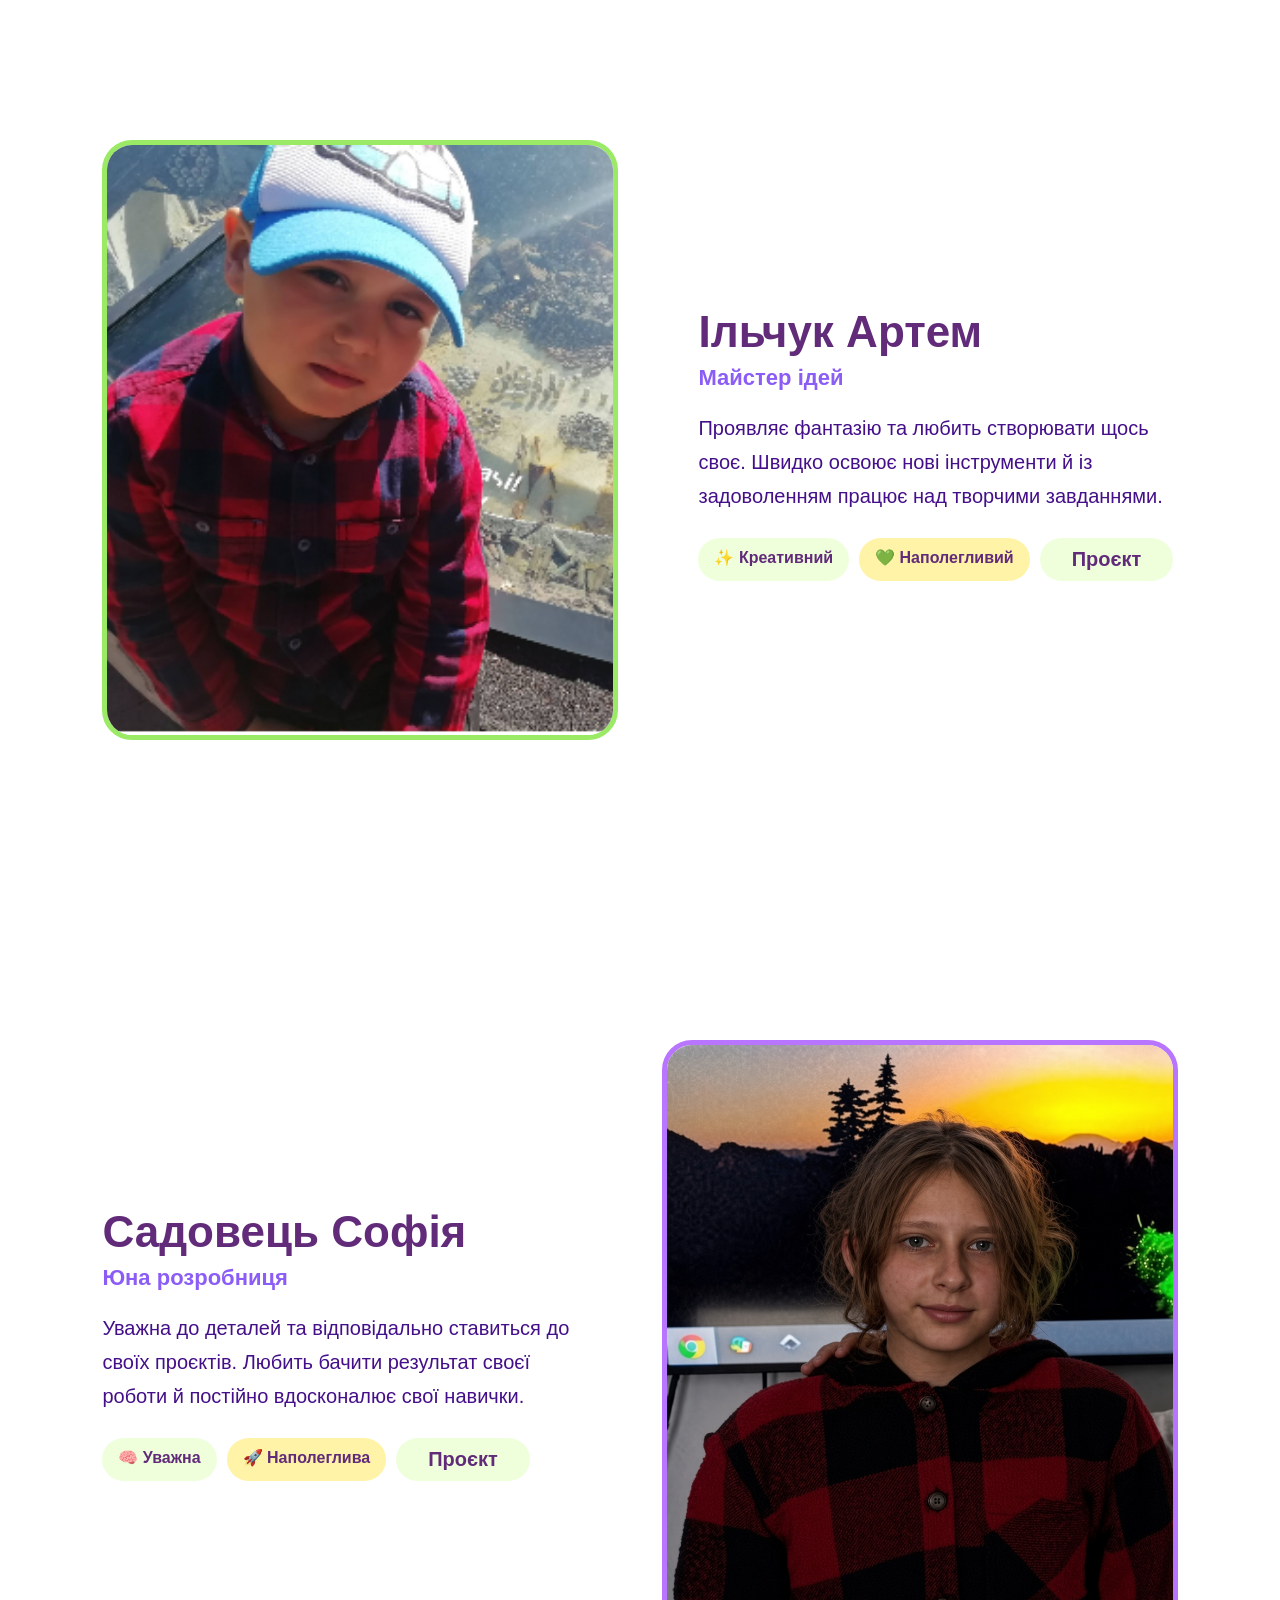
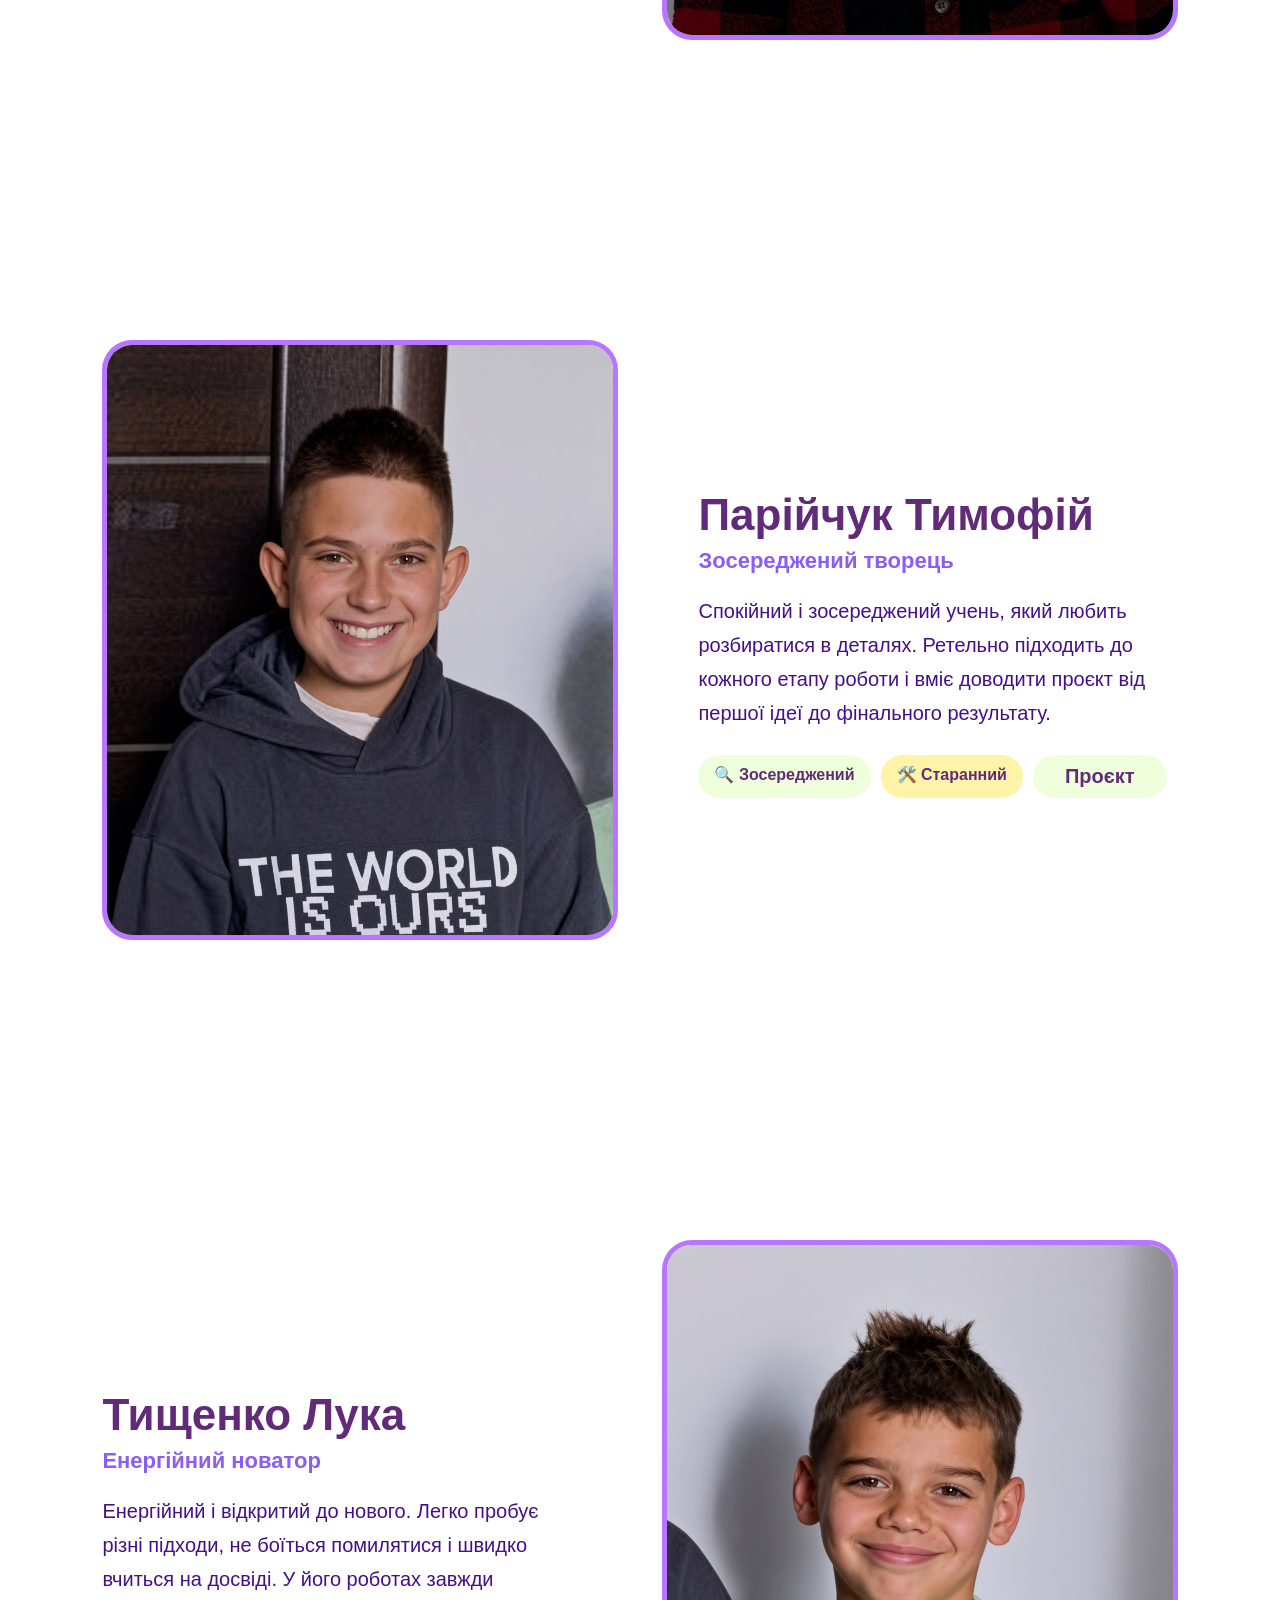
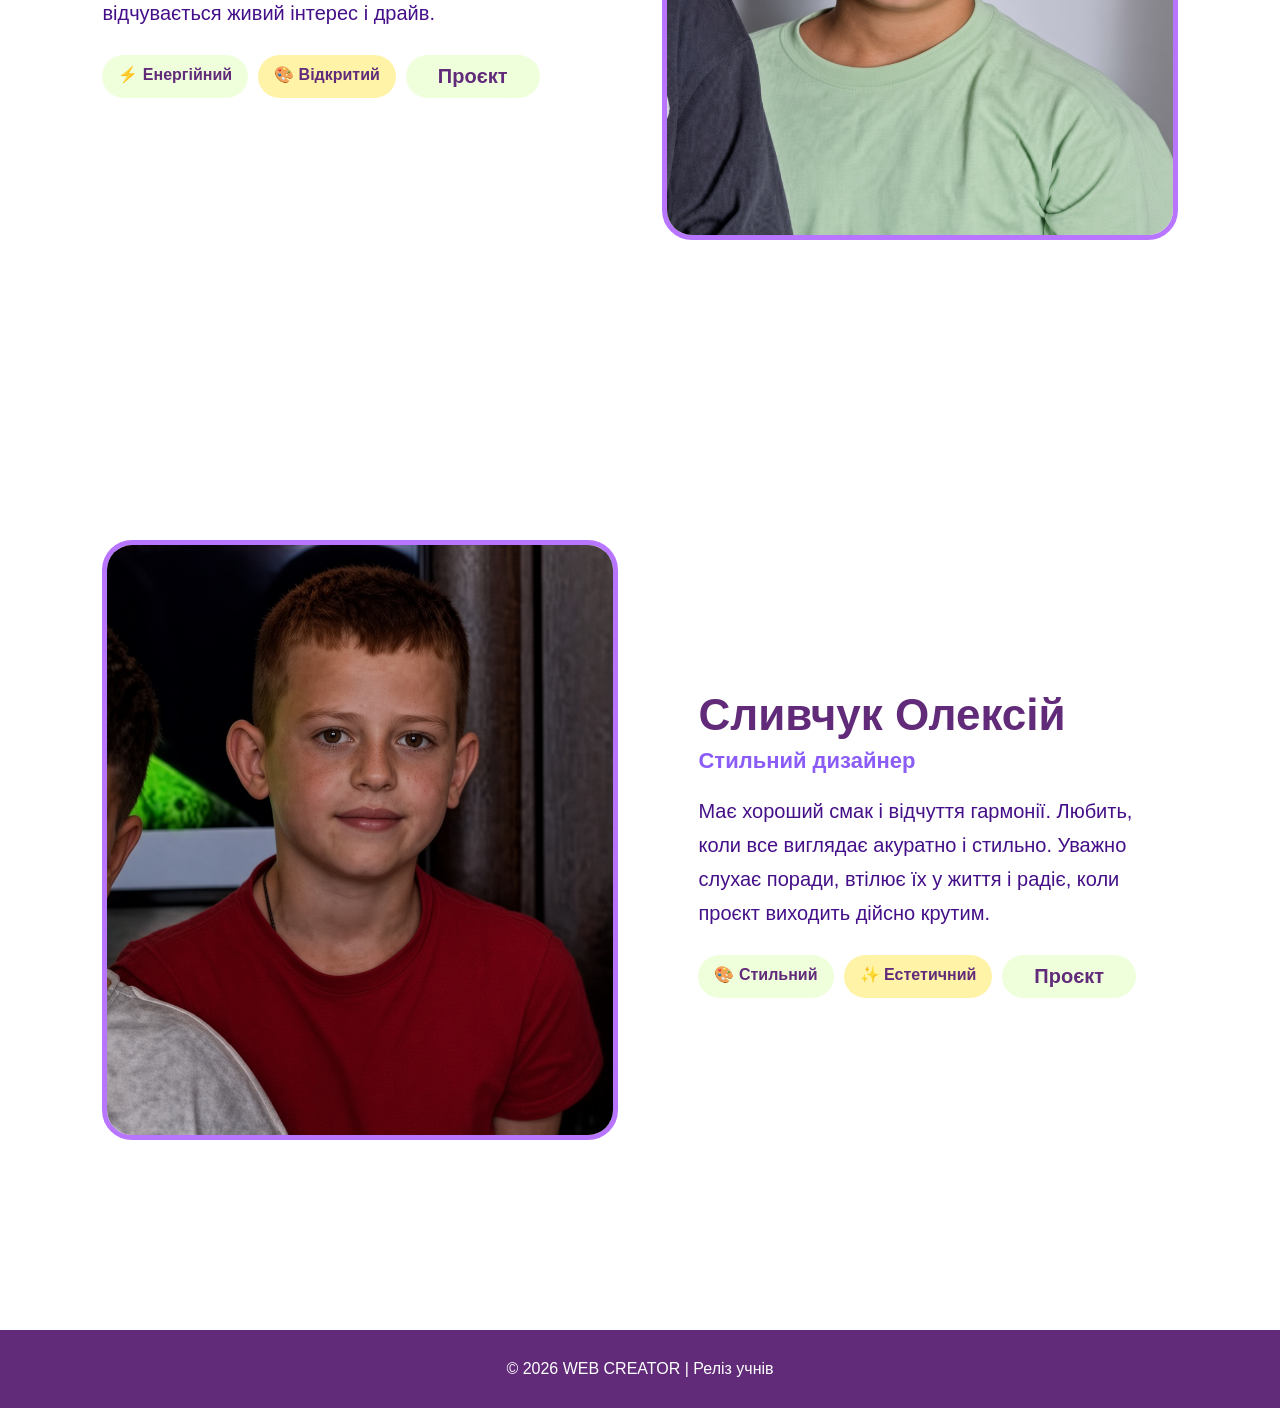
==== commit b4e0738f: "Update students.html" ====
--- a/students.html
+++ b/students.html
@@ -217,7 +217,7 @@
             <div class="student-tags">
                 <span>⚡ Енергійний</span>
                 <span>🎨 Відкритий</span>
-                  <span><a href="" class="project-link">Проєкт</a></span>
+                  <span><a href="https://logikazdolbuniv.github.io/reliz_luca/" class="project-link">Проєкт</a></span>
             </div>
         </div>
 
